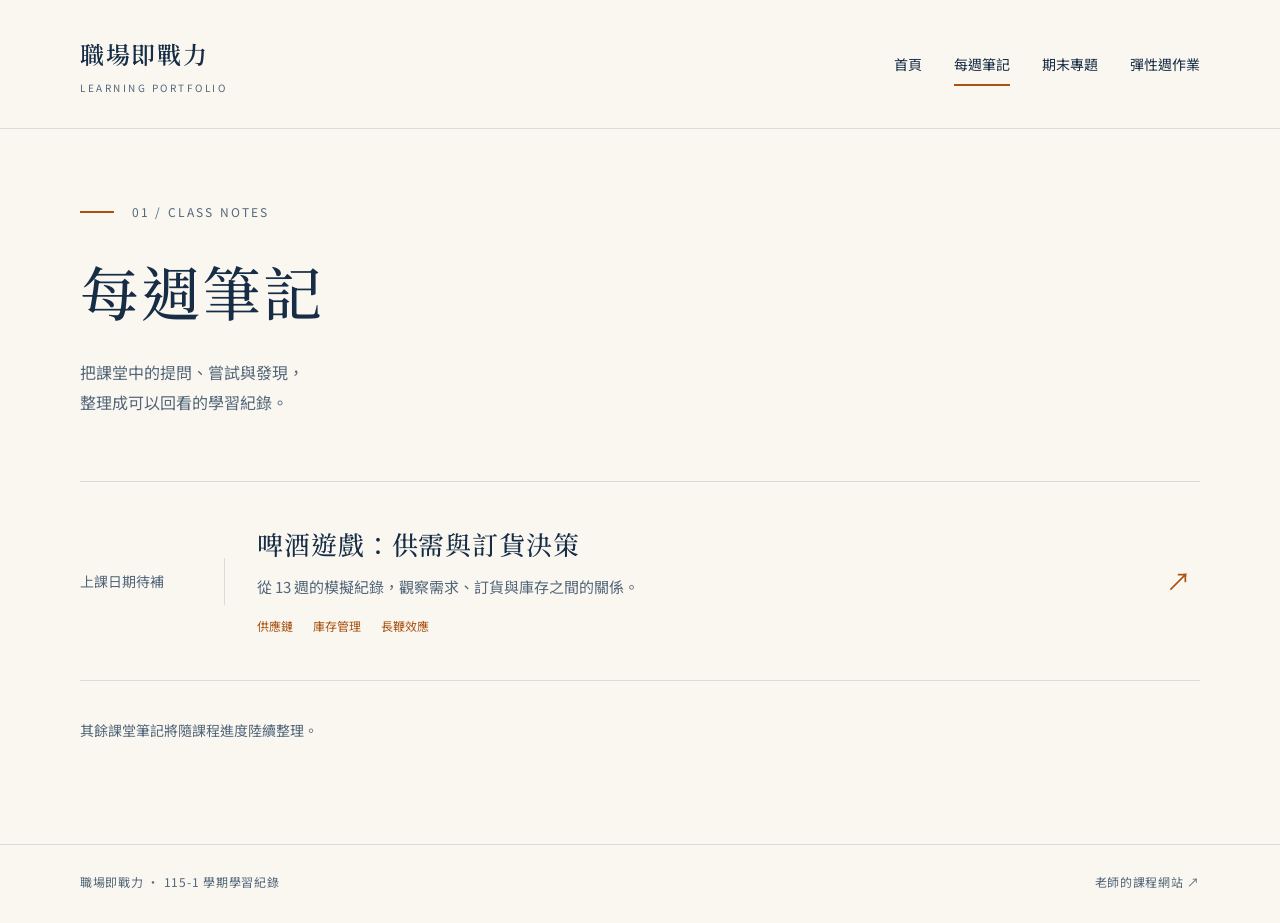
==== notes.html @ 481c5997 "Create Workplace Readiness learning portfolio" ====
<!doctype html>
<html lang="zh-Hant"><head><meta charset="utf-8"><meta name="viewport" content="width=device-width, initial-scale=1"><meta name="theme-color" content="#faf7f0"><meta name="description" content="職場即戰力課程的學習紀錄、每週筆記與學期成果。"><title>每週筆記｜職場即戰力</title><link rel="icon" href="assets/favicon.svg" type="image/svg+xml"><link rel="stylesheet" href="assets/styles.css"><script defer src="assets/site.js"></script></head>
<body><a class="skip" href="#main">跳至主要內容</a><header class="site-header"><div class="wrap header-inner"><a href="index.html" class="brand" aria-label="職場即戰力首頁">職場即戰力<small>LEARNING PORTFOLIO</small></a><button class="menu-button" aria-expanded="false" aria-controls="main-nav">選單</button><nav class="nav" id="main-nav" data-open="false" aria-label="主要導覽"><a href="index.html">首頁</a><a href="notes.html" aria-current="page">每週筆記</a><a href="project.html">期末專題</a><a href="exercise.html">彈性週作業</a></nav></div></header>
<main class="wrap" id="main">
<header class="page-intro"><div class="eyebrow">01 / CLASS NOTES</div><h1>每週筆記</h1><p>把課堂中的提問、嘗試與發現，<br>整理成可以回看的學習紀錄。</p></header>
<section aria-label="課堂筆記列表"><a class="note-row" href="notes/beer-game.html"><div class="note-date">上課日期待補</div><div><h2>啤酒遊戲：供需與訂貨決策</h2><p>從 13 週的模擬紀錄，觀察需求、訂貨與庫存之間的關係。</p><div class="tags"><span>供應鏈</span><span>庫存管理</span><span>長鞭效應</span></div></div><span class="arrow" aria-hidden="true">↗</span></a></section><p class="list-end">其餘課堂筆記將隨課程進度陸續整理。</p></main><footer class="site-footer"><div class="wrap footer-inner"><span>職場即戰力 · 115-1 學期學習紀錄</span><a href="https://irradiated-banjo-bc0.notion.site/115-1-375c98d8903b809bbe0dd273e1cf6a1d" target="_blank" rel="noopener noreferrer">老師的課程網站 ↗</a></div></footer></body></html>
---- assets/styles.css ----
@import url('https://fonts.googleapis.com/css2?family=Noto+Sans+TC:wght@400;500;600&family=Noto+Serif+TC:wght@400;500;600&display=swap');

:root{--paper:#faf7f0;--ink:#172d46;--muted:#53677b;--accent:#a95312;--line:#d9dcd9;--white:#fffdfa;--serif:'Noto Serif TC','Songti TC','PMingLiU',serif;--sans:'Noto Sans TC',system-ui,sans-serif}
*{box-sizing:border-box}html{scroll-behavior:smooth;scroll-padding-top:2rem}body{margin:0;background:var(--paper);color:var(--ink);font-family:var(--sans);font-size:16px;line-height:1.9;-webkit-font-smoothing:antialiased}a{color:inherit;text-decoration:none}button{font:inherit}a,button,summary{-webkit-tap-highlight-color:transparent}a:focus-visible,button:focus-visible,summary:focus-visible{outline:2px solid var(--accent);outline-offset:6px}::selection{background:#eedcc1;color:var(--ink)}.wrap{width:min(1120px,calc(100% - 112px));margin:auto}.skip{position:absolute;top:-100px;left:20px;background:var(--ink);color:white;padding:12px;z-index:9}.skip:focus{top:12px}.site-header{padding:31px 0;border-bottom:1px solid var(--line)}.header-inner{display:flex;align-items:center;justify-content:space-between;gap:32px}.brand{font-family:var(--serif);font-weight:600;font-size:24px;letter-spacing:.07em;white-space:nowrap}.brand small{font-family:var(--sans);display:block;font-size:10px;letter-spacing:.25em;color:var(--muted);font-weight:400;line-height:1.8;margin-top:2px}.nav{display:flex;gap:32px;align-items:center;font-size:14px}.nav a{padding:9px 0;position:relative;white-space:nowrap}.nav a[aria-current=page]::after{content:'';height:2px;background:var(--accent);position:absolute;left:0;right:0;bottom:0}.nav a:hover{color:var(--accent)}.menu-button{display:none;background:none;border:1px solid var(--line);padding:8px 13px;color:var(--ink);border-radius:2px}.eyebrow{font-size:12px;letter-spacing:.18em;text-transform:uppercase;color:var(--muted);display:flex;align-items:center;gap:18px}.eyebrow::before{content:'';width:34px;height:2px;background:var(--accent);display:block}h1,h2,h3{font-family:var(--serif);font-weight:500;line-height:1.55;letter-spacing:.035em;margin:0}h1{font-size:clamp(36px,4.6vw,62px)}h2{font-size:30px}h3{font-size:23px}p{margin:0 0 1.2em}.home-hero{padding:90px 0 78px;display:grid;grid-template-columns:1fr 170px;align-items:end;gap:60px}.home-hero h1{margin:23px 0 25px;line-height:1.6}.home-hero .lead{color:var(--muted);font-size:18px;margin:0;letter-spacing:.05em}.term-note{border-left:1px solid var(--line);padding-left:24px;margin-bottom:12px;color:var(--muted);font-size:14px}.term-note strong{display:block;font-family:var(--serif);font-size:28px;font-weight:400;color:var(--ink);line-height:1.5;margin-bottom:7px}.section-label{font-size:12px;letter-spacing:.22em;color:var(--muted);font-weight:400;margin-bottom:18px}.entry-list{border-top:1px solid var(--line)}.entry{display:grid;grid-template-columns:66px 1fr 34px;gap:30px;align-items:center;padding:32px 0;border-bottom:1px solid var(--line);transition:padding .2s}.entry:hover{padding-left:12px;padding-right:12px}.entry:hover h2{color:var(--accent)}.entry-no{font-size:14px;letter-spacing:.06em;color:var(--accent);align-self:start;padding-top:7px}.entry h2{font-size:28px;transition:color .2s}.entry p{font-size:14px;color:var(--muted);margin:5px 0 0}.arrow{font-size:25px;color:var(--accent);transition:transform .2s}.entry:hover .arrow{transform:translateX(5px)}.site-footer{margin-top:94px;padding:26px 0 30px;border-top:1px solid var(--line);color:var(--muted);font-size:12px;letter-spacing:.06em}.footer-inner{display:flex;justify-content:space-between;gap:20px}.footer-inner a:hover{color:var(--accent)}.page-intro{padding:72px 0 64px}.page-intro h1{margin:22px 0 20px}.page-intro p{color:var(--muted);max-width:560px;margin:0}.note-row{display:grid;grid-template-columns:145px 1fr 34px;gap:32px;padding:42px 0;border-top:1px solid var(--line);border-bottom:1px solid var(--line);align-items:center}.note-row:hover h2{color:var(--accent)}.note-date{font-size:14px;color:var(--muted);border-right:1px solid var(--line);padding:10px 24px 10px 0}.note-row h2{font-size:26px}.note-row p{font-size:15px;color:var(--muted);margin:8px 0 0}.tags{display:flex;flex-wrap:wrap;gap:8px 20px;margin-top:14px;color:var(--accent);font-size:12px}.list-end{margin:36px 0 100px;font-size:14px;color:var(--muted)}.breadcrumbs{padding:42px 0 0;font-size:13px;color:var(--muted);display:flex;gap:12px}.breadcrumbs a:hover{color:var(--accent)}.article-head{max-width:810px;padding:44px 0 60px}.article-meta{color:var(--muted);font-size:13px;letter-spacing:.06em;margin-bottom:22px}.article-head h1{font-size:clamp(38px,4.3vw,56px);margin-bottom:12px}.article-subtitle{font-family:var(--serif);font-size:27px;margin:0 0 20px;letter-spacing:.05em}.article-intro{color:var(--muted);max-width:620px;margin:25px 0 0}.article-layout{display:grid;grid-template-columns:175px minmax(0,1fr);gap:72px;align-items:start}.article-toc{position:sticky;top:35px;border-top:1px solid var(--line);padding-top:22px;font-size:14px}.article-toc .section-label{font-size:11px;margin-bottom:16px}.article-toc a{display:block;padding:7px 0;color:var(--muted)}.article-toc a:hover{color:var(--accent)}.article-content{min-width:0}.article-section{padding:0 0 64px;margin-bottom:16px}.article-section h2{font-size:28px;margin:0 0 26px;padding-top:19px;position:relative}.article-section h2:before{content:'';position:absolute;top:0;left:0;width:28px;height:2px;background:var(--accent)}.article-section p{line-height:2.05}.muted{color:var(--muted)}.source-note{font-size:13px;color:var(--muted);line-height:1.9;margin:16px 0!important}.flow{margin:32px 0;padding:24px 10px;border-block:1px solid var(--line);display:flex;justify-content:space-between;align-items:center;gap:8px;font-size:14px}.flow i{font-style:normal;color:var(--accent)}.concepts{margin:0}.concepts div{margin-bottom:26px}.concepts dt{font-weight:500;font-size:17px;margin-bottom:5px}.concepts dd{margin:0;color:var(--muted);line-height:2}.chart-panel{background:var(--white);border:1px solid var(--line);border-radius:3px;padding:25px;margin:30px 0 22px}.chart-toolbar{display:flex;justify-content:space-between;align-items:center;gap:15px;margin-bottom:18px}.chart-toolbar h3{font-family:var(--sans);font-size:16px;font-weight:500;letter-spacing:0}.chart-switch{display:flex;gap:4px}.chart-switch button{font-size:13px;padding:5px 11px;border:1px solid transparent;background:none;color:var(--muted);cursor:pointer;border-radius:2px}.chart-switch button[aria-pressed=true]{background:var(--ink);color:var(--paper)}.legend{display:flex;gap:20px;flex-wrap:wrap;font-size:12px;color:var(--muted);margin:10px 0}.legend span{display:flex;align-items:center;gap:8px}.legend b{display:inline-block;width:20px;height:2px;background:var(--ink)}.legend .amber{background:var(--accent)}.chart{display:block;width:100%;height:auto;overflow:visible}.chart text{font:12px var(--sans);fill:var(--muted)}.chart .grid{stroke:#e7e8e3;stroke-width:1}.chart .zero{stroke:#aeb7bf;stroke-dasharray:4 5}.chart .line{fill:none;stroke-width:2.5;stroke-linejoin:round;stroke-linecap:round}.chart-desc{font-size:13px;color:var(--muted);margin:14px 0 0!important}.observations{padding-left:22px}.observations li{padding-left:4px;margin-bottom:16px}.observations strong{font-weight:500}.data-details{border-block:1px solid var(--line);margin:25px 0}.data-details summary{padding:15px 0;font-size:14px;color:var(--muted);cursor:pointer}.table-scroll{overflow:auto;max-width:100%;margin-bottom:20px;overscroll-behavior-x:contain}table{border-collapse:collapse;min-width:490px;width:100%;font-size:14px;text-align:right;font-variant-numeric:tabular-nums}caption{text-align:left;font-size:13px;color:var(--muted);padding:10px 0}th,td{padding:10px 14px;border-bottom:1px solid var(--line)}th{font-weight:500}th:first-child,td:first-child{text-align:left}.negative{color:var(--accent)}.reflection{border-left:2px solid #cd975f;padding:4px 0 4px 24px;margin:30px 0}.reflection p{margin:0 0 12px}.reflection p:last-child{margin:0}.status-label{font-size:12px;letter-spacing:.06em;color:var(--accent);display:inline-block;background:#f2e6d7;padding:3px 10px}.sources{font-size:14px;padding-left:21px}.sources li{margin:12px 0}.sources a{text-decoration:underline;text-decoration-color:#adbbbe;text-underline-offset:5px}.sources a:hover{color:var(--accent)}.back-link{display:inline-flex;gap:14px;align-items:center;font-size:14px;color:var(--accent);margin:10px 0 30px}.empty-page{max-width:780px;margin-bottom:60px}.empty-body{padding:40px 0 70px;border-top:1px solid var(--line);max-width:780px}.empty-body h2{margin:23px 0 22px;font-size:28px}.empty-body p{color:var(--muted);max-width:610px}.outline{margin-top:44px;border-top:1px solid var(--line)}.outline-item{display:flex;gap:25px;padding:21px 0;border-bottom:1px solid var(--line)}.outline-item span{color:var(--accent);font-size:13px}.outline-item h3{font-size:19px}.outline-item p{font-size:14px;margin:5px 0 0}.no-script{font-size:14px;color:var(--muted)}[hidden]{display:none!important}
@media(min-width:1450px){.home-hero{padding-top:115px;padding-bottom:95px}.entry{padding-block:38px}}
@media(max-width:900px){.wrap{width:calc(100% - 64px)}.nav{gap:20px}.brand{font-size:21px}.home-hero{gap:28px;grid-template-columns:1fr 145px}.article-layout{gap:36px;grid-template-columns:140px minmax(0,1fr)}.chart-toolbar{flex-wrap:wrap}.article-head{padding-bottom:45px}}
@media(max-width:680px){.wrap{width:calc(100% - 44px)}.site-header{padding:22px 0}.header-inner{flex-wrap:wrap;gap:18px}.brand{font-size:22px}.menu-button{display:block}.nav{width:100%;gap:12px 26px;flex-wrap:wrap;padding:10px 0 2px;display:flex}.js .nav[data-open=false]{display:none}.nav a{font-size:14px}.home-hero{display:block;padding:62px 0 56px}.home-hero h1{font-size:37px;line-height:1.75;margin:24px 0}.home-hero .lead{font-size:15px}.term-note{display:none}.entry{grid-template-columns:30px 1fr 24px;gap:16px;padding:29px 0}.entry h2{font-size:25px}.entry p{font-size:13px;max-width:240px}.entry-no{font-size:12px}.entry:hover{padding-inline:0}.site-footer{margin-top:68px;font-size:11px}.footer-inner{flex-direction:column;gap:8px}.page-intro{padding:52px 0 45px}.page-intro h1{font-size:36px}.page-intro p{font-size:15px}.note-row{grid-template-columns:1fr 25px;gap:14px;padding:30px 0}.note-date{grid-column:1/-1;border:0;padding:0;font-size:12px}.note-row h2{font-size:23px}.note-row p{font-size:14px}.list-end{font-size:13px;margin-bottom:70px}.breadcrumbs{padding-top:28px}.article-head{padding:35px 0 42px}.article-head h1{font-size:38px}.article-subtitle{font-size:24px}.article-intro{font-size:15px}.article-layout{display:block}.article-toc{position:static;display:flex;flex-wrap:wrap;gap:5px 20px;padding:15px 0;margin-bottom:40px;border-bottom:1px solid var(--line)}.article-toc .section-label{display:none}.article-toc a{font-size:13px;padding:3px 0}.article-section{padding-bottom:42px}.article-section h2{font-size:26px}.flow{font-size:12px;padding:20px 0;gap:4px}.chart-panel{padding:17px 12px}.chart-toolbar h3{font-size:15px}.chart-switch button{font-size:12px;padding:5px 9px}.chart text{font-size:13px}.empty-body{padding-top:30px}.empty-body h2{font-size:25px}.outline-item{gap:18px}}
@media(prefers-reduced-motion:reduce){html{scroll-behavior:auto}*{transition:none!important}}
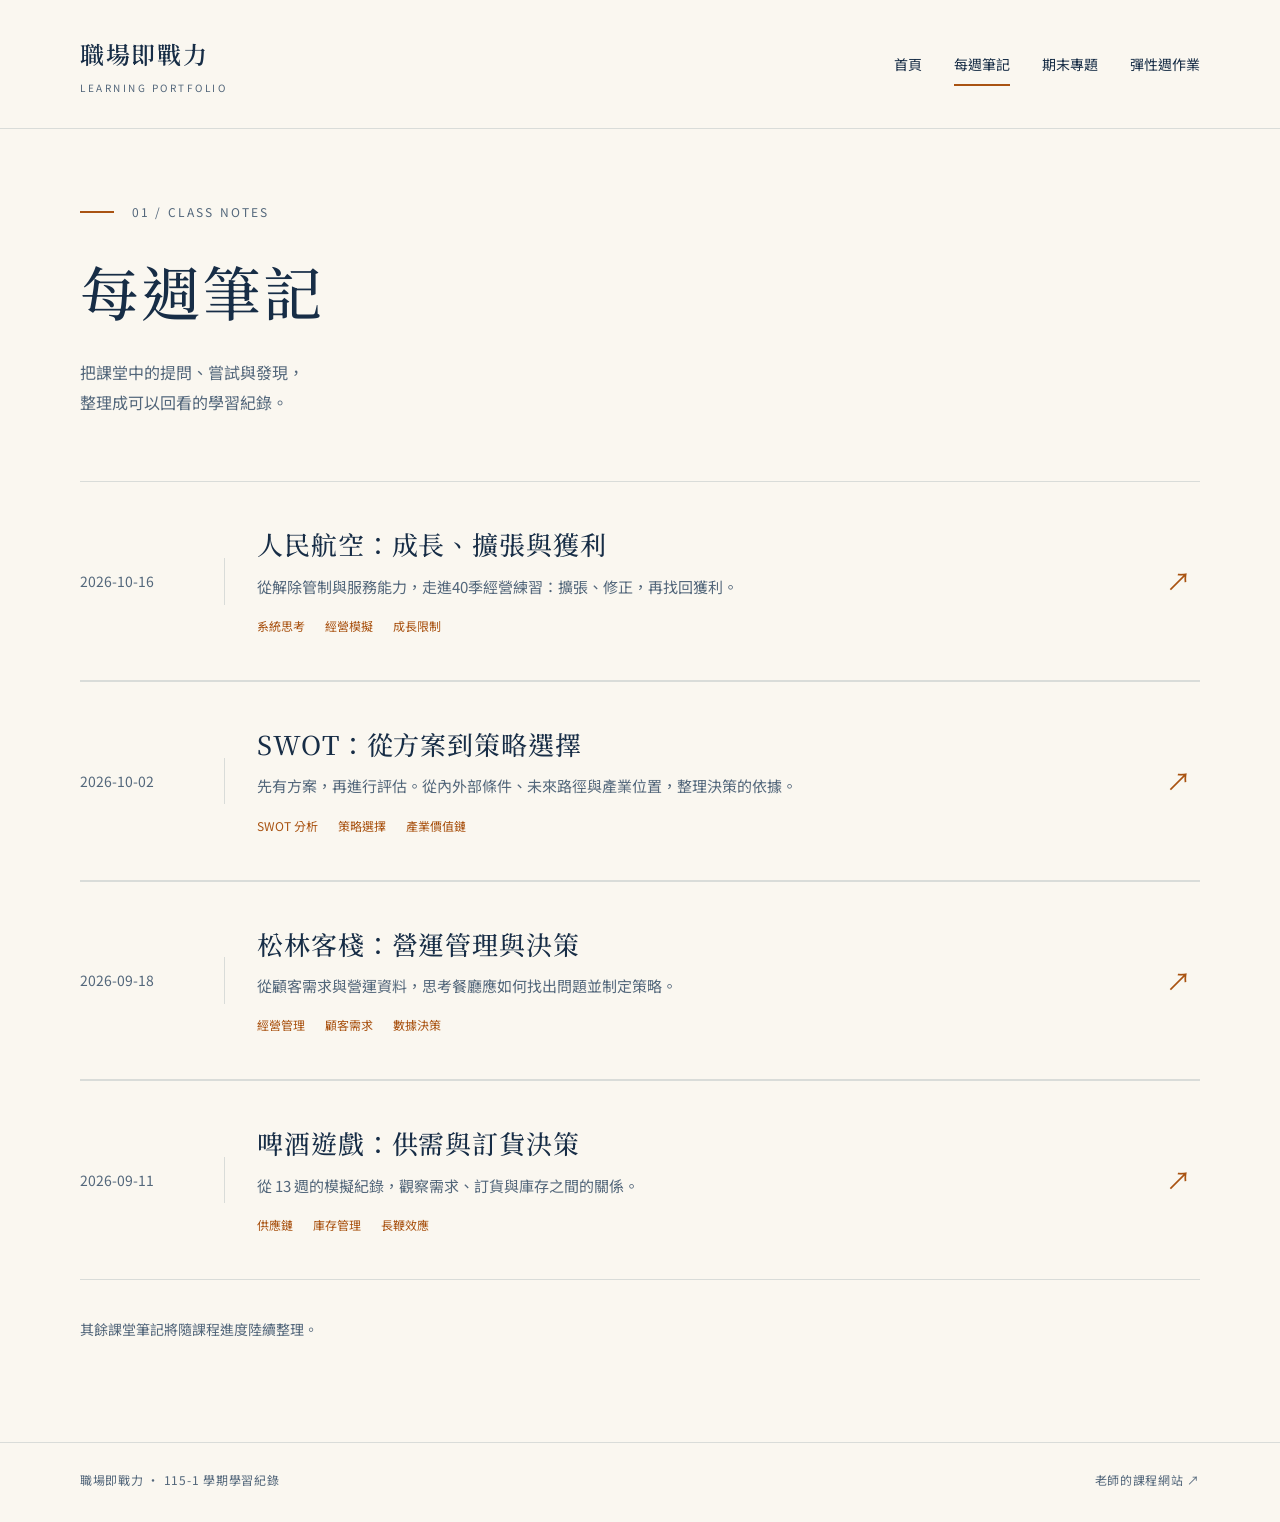
==== commit 84941869: "Add Pine Inn, SWOT and People Express notes; show student info on home - New weekly notes: Pine Inn " ====
--- a/notes.html
+++ b/notes.html
@@ -3,4 +3,9 @@
 <body><a class="skip" href="#main">跳至主要內容</a><header class="site-header"><div class="wrap header-inner"><a href="index.html" class="brand" aria-label="職場即戰力首頁">職場即戰力<small>LEARNING PORTFOLIO</small></a><button class="menu-button" aria-expanded="false" aria-controls="main-nav">選單</button><nav class="nav" id="main-nav" data-open="false" aria-label="主要導覽"><a href="index.html">首頁</a><a href="notes.html" aria-current="page">每週筆記</a><a href="project.html">期末專題</a><a href="exercise.html">彈性週作業</a></nav></div></header>
 <main class="wrap" id="main">
 <header class="page-intro"><div class="eyebrow">01 / CLASS NOTES</div><h1>每週筆記</h1><p>把課堂中的提問、嘗試與發現，<br>整理成可以回看的學習紀錄。</p></header>
-<section aria-label="課堂筆記列表"><a class="note-row" href="notes/beer-game.html"><div class="note-date">上課日期待補</div><div><h2>啤酒遊戲：供需與訂貨決策</h2><p>從 13 週的模擬紀錄，觀察需求、訂貨與庫存之間的關係。</p><div class="tags"><span>供應鏈</span><span>庫存管理</span><span>長鞭效應</span></div></div><span class="arrow" aria-hidden="true">↗</span></a></section><p class="list-end">其餘課堂筆記將隨課程進度陸續整理。</p></main><footer class="site-footer"><div class="wrap footer-inner"><span>職場即戰力 · 115-1 學期學習紀錄</span><a href="https://irradiated-banjo-bc0.notion.site/115-1-375c98d8903b809bbe0dd273e1cf6a1d" target="_blank" rel="noopener noreferrer">老師的課程網站 ↗</a></div></footer></body></html>+<section aria-label="課堂筆記列表">
+<a class="note-row" href="notes/people-express.html"><div class="note-date">2026-10-16</div><div><h2>人民航空：成長、擴張與獲利</h2><p>從解除管制與服務能力，走進40季經營練習：擴張、修正，再找回獲利。</p><div class="tags"><span>系統思考</span><span>經營模擬</span><span>成長限制</span></div></div><span class="arrow" aria-hidden="true">↗</span></a>
+<a class="note-row" href="notes/swot.html"><div class="note-date">2026-10-02</div><div><h2>SWOT：從方案到策略選擇</h2><p>先有方案，再進行評估。從內外部條件、未來路徑與產業位置，整理決策的依據。</p><div class="tags"><span>SWOT 分析</span><span>策略選擇</span><span>產業價值鏈</span></div></div><span class="arrow" aria-hidden="true">↗</span></a>
+<a class="note-row" href="notes/pine-inn.html"><div class="note-date">2026-09-18</div><div><h2>松林客棧：營運管理與決策</h2><p>從顧客需求與營運資料，思考餐廳應如何找出問題並制定策略。</p><div class="tags"><span>經營管理</span><span>顧客需求</span><span>數據決策</span></div></div><span class="arrow" aria-hidden="true">↗</span></a>
+<a class="note-row" href="notes/beer-game.html"><div class="note-date">2026-09-11</div><div><h2>啤酒遊戲：供需與訂貨決策</h2><p>從 13 週的模擬紀錄，觀察需求、訂貨與庫存之間的關係。</p><div class="tags"><span>供應鏈</span><span>庫存管理</span><span>長鞭效應</span></div></div><span class="arrow" aria-hidden="true">↗</span></a>
+</section><p class="list-end">其餘課堂筆記將隨課程進度陸續整理。</p></main><footer class="site-footer"><div class="wrap footer-inner"><span>職場即戰力 · 115-1 學期學習紀錄</span><a href="https://irradiated-banjo-bc0.notion.site/115-1-375c98d8903b809bbe0dd273e1cf6a1d" target="_blank" rel="noopener noreferrer">老師的課程網站 ↗</a></div></footer></body></html>
--- a/assets/styles.css
+++ b/assets/styles.css
@@ -2,7 +2,107 @@
 
 :root{--paper:#faf7f0;--ink:#172d46;--muted:#53677b;--accent:#a95312;--line:#d9dcd9;--white:#fffdfa;--serif:'Noto Serif TC','Songti TC','PMingLiU',serif;--sans:'Noto Sans TC',system-ui,sans-serif}
 *{box-sizing:border-box}html{scroll-behavior:smooth;scroll-padding-top:2rem}body{margin:0;background:var(--paper);color:var(--ink);font-family:var(--sans);font-size:16px;line-height:1.9;-webkit-font-smoothing:antialiased}a{color:inherit;text-decoration:none}button{font:inherit}a,button,summary{-webkit-tap-highlight-color:transparent}a:focus-visible,button:focus-visible,summary:focus-visible{outline:2px solid var(--accent);outline-offset:6px}::selection{background:#eedcc1;color:var(--ink)}.wrap{width:min(1120px,calc(100% - 112px));margin:auto}.skip{position:absolute;top:-100px;left:20px;background:var(--ink);color:white;padding:12px;z-index:9}.skip:focus{top:12px}.site-header{padding:31px 0;border-bottom:1px solid var(--line)}.header-inner{display:flex;align-items:center;justify-content:space-between;gap:32px}.brand{font-family:var(--serif);font-weight:600;font-size:24px;letter-spacing:.07em;white-space:nowrap}.brand small{font-family:var(--sans);display:block;font-size:10px;letter-spacing:.25em;color:var(--muted);font-weight:400;line-height:1.8;margin-top:2px}.nav{display:flex;gap:32px;align-items:center;font-size:14px}.nav a{padding:9px 0;position:relative;white-space:nowrap}.nav a[aria-current=page]::after{content:'';height:2px;background:var(--accent);position:absolute;left:0;right:0;bottom:0}.nav a:hover{color:var(--accent)}.menu-button{display:none;background:none;border:1px solid var(--line);padding:8px 13px;color:var(--ink);border-radius:2px}.eyebrow{font-size:12px;letter-spacing:.18em;text-transform:uppercase;color:var(--muted);display:flex;align-items:center;gap:18px}.eyebrow::before{content:'';width:34px;height:2px;background:var(--accent);display:block}h1,h2,h3{font-family:var(--serif);font-weight:500;line-height:1.55;letter-spacing:.035em;margin:0}h1{font-size:clamp(36px,4.6vw,62px)}h2{font-size:30px}h3{font-size:23px}p{margin:0 0 1.2em}.home-hero{padding:90px 0 78px;display:grid;grid-template-columns:1fr 170px;align-items:end;gap:60px}.home-hero h1{margin:23px 0 25px;line-height:1.6}.home-hero .lead{color:var(--muted);font-size:18px;margin:0;letter-spacing:.05em}.term-note{border-left:1px solid var(--line);padding-left:24px;margin-bottom:12px;color:var(--muted);font-size:14px}.term-note strong{display:block;font-family:var(--serif);font-size:28px;font-weight:400;color:var(--ink);line-height:1.5;margin-bottom:7px}.section-label{font-size:12px;letter-spacing:.22em;color:var(--muted);font-weight:400;margin-bottom:18px}.entry-list{border-top:1px solid var(--line)}.entry{display:grid;grid-template-columns:66px 1fr 34px;gap:30px;align-items:center;padding:32px 0;border-bottom:1px solid var(--line);transition:padding .2s}.entry:hover{padding-left:12px;padding-right:12px}.entry:hover h2{color:var(--accent)}.entry-no{font-size:14px;letter-spacing:.06em;color:var(--accent);align-self:start;padding-top:7px}.entry h2{font-size:28px;transition:color .2s}.entry p{font-size:14px;color:var(--muted);margin:5px 0 0}.arrow{font-size:25px;color:var(--accent);transition:transform .2s}.entry:hover .arrow{transform:translateX(5px)}.site-footer{margin-top:94px;padding:26px 0 30px;border-top:1px solid var(--line);color:var(--muted);font-size:12px;letter-spacing:.06em}.footer-inner{display:flex;justify-content:space-between;gap:20px}.footer-inner a:hover{color:var(--accent)}.page-intro{padding:72px 0 64px}.page-intro h1{margin:22px 0 20px}.page-intro p{color:var(--muted);max-width:560px;margin:0}.note-row{display:grid;grid-template-columns:145px 1fr 34px;gap:32px;padding:42px 0;border-top:1px solid var(--line);border-bottom:1px solid var(--line);align-items:center}.note-row:hover h2{color:var(--accent)}.note-date{font-size:14px;color:var(--muted);border-right:1px solid var(--line);padding:10px 24px 10px 0}.note-row h2{font-size:26px}.note-row p{font-size:15px;color:var(--muted);margin:8px 0 0}.tags{display:flex;flex-wrap:wrap;gap:8px 20px;margin-top:14px;color:var(--accent);font-size:12px}.list-end{margin:36px 0 100px;font-size:14px;color:var(--muted)}.breadcrumbs{padding:42px 0 0;font-size:13px;color:var(--muted);display:flex;gap:12px}.breadcrumbs a:hover{color:var(--accent)}.article-head{max-width:810px;padding:44px 0 60px}.article-meta{color:var(--muted);font-size:13px;letter-spacing:.06em;margin-bottom:22px}.article-head h1{font-size:clamp(38px,4.3vw,56px);margin-bottom:12px}.article-subtitle{font-family:var(--serif);font-size:27px;margin:0 0 20px;letter-spacing:.05em}.article-intro{color:var(--muted);max-width:620px;margin:25px 0 0}.article-layout{display:grid;grid-template-columns:175px minmax(0,1fr);gap:72px;align-items:start}.article-toc{position:sticky;top:35px;border-top:1px solid var(--line);padding-top:22px;font-size:14px}.article-toc .section-label{font-size:11px;margin-bottom:16px}.article-toc a{display:block;padding:7px 0;color:var(--muted)}.article-toc a:hover{color:var(--accent)}.article-content{min-width:0}.article-section{padding:0 0 64px;margin-bottom:16px}.article-section h2{font-size:28px;margin:0 0 26px;padding-top:19px;position:relative}.article-section h2:before{content:'';position:absolute;top:0;left:0;width:28px;height:2px;background:var(--accent)}.article-section p{line-height:2.05}.muted{color:var(--muted)}.source-note{font-size:13px;color:var(--muted);line-height:1.9;margin:16px 0!important}.flow{margin:32px 0;padding:24px 10px;border-block:1px solid var(--line);display:flex;justify-content:space-between;align-items:center;gap:8px;font-size:14px}.flow i{font-style:normal;color:var(--accent)}.concepts{margin:0}.concepts div{margin-bottom:26px}.concepts dt{font-weight:500;font-size:17px;margin-bottom:5px}.concepts dd{margin:0;color:var(--muted);line-height:2}.chart-panel{background:var(--white);border:1px solid var(--line);border-radius:3px;padding:25px;margin:30px 0 22px}.chart-toolbar{display:flex;justify-content:space-between;align-items:center;gap:15px;margin-bottom:18px}.chart-toolbar h3{font-family:var(--sans);font-size:16px;font-weight:500;letter-spacing:0}.chart-switch{display:flex;gap:4px}.chart-switch button{font-size:13px;padding:5px 11px;border:1px solid transparent;background:none;color:var(--muted);cursor:pointer;border-radius:2px}.chart-switch button[aria-pressed=true]{background:var(--ink);color:var(--paper)}.legend{display:flex;gap:20px;flex-wrap:wrap;font-size:12px;color:var(--muted);margin:10px 0}.legend span{display:flex;align-items:center;gap:8px}.legend b{display:inline-block;width:20px;height:2px;background:var(--ink)}.legend .amber{background:var(--accent)}.chart{display:block;width:100%;height:auto;overflow:visible}.chart text{font:12px var(--sans);fill:var(--muted)}.chart .grid{stroke:#e7e8e3;stroke-width:1}.chart .zero{stroke:#aeb7bf;stroke-dasharray:4 5}.chart .line{fill:none;stroke-width:2.5;stroke-linejoin:round;stroke-linecap:round}.chart-desc{font-size:13px;color:var(--muted);margin:14px 0 0!important}.observations{padding-left:22px}.observations li{padding-left:4px;margin-bottom:16px}.observations strong{font-weight:500}.data-details{border-block:1px solid var(--line);margin:25px 0}.data-details summary{padding:15px 0;font-size:14px;color:var(--muted);cursor:pointer}.table-scroll{overflow:auto;max-width:100%;margin-bottom:20px;overscroll-behavior-x:contain}table{border-collapse:collapse;min-width:490px;width:100%;font-size:14px;text-align:right;font-variant-numeric:tabular-nums}caption{text-align:left;font-size:13px;color:var(--muted);padding:10px 0}th,td{padding:10px 14px;border-bottom:1px solid var(--line)}th{font-weight:500}th:first-child,td:first-child{text-align:left}.negative{color:var(--accent)}.reflection{border-left:2px solid #cd975f;padding:4px 0 4px 24px;margin:30px 0}.reflection p{margin:0 0 12px}.reflection p:last-child{margin:0}.status-label{font-size:12px;letter-spacing:.06em;color:var(--accent);display:inline-block;background:#f2e6d7;padding:3px 10px}.sources{font-size:14px;padding-left:21px}.sources li{margin:12px 0}.sources a{text-decoration:underline;text-decoration-color:#adbbbe;text-underline-offset:5px}.sources a:hover{color:var(--accent)}.back-link{display:inline-flex;gap:14px;align-items:center;font-size:14px;color:var(--accent);margin:10px 0 30px}.empty-page{max-width:780px;margin-bottom:60px}.empty-body{padding:40px 0 70px;border-top:1px solid var(--line);max-width:780px}.empty-body h2{margin:23px 0 22px;font-size:28px}.empty-body p{color:var(--muted);max-width:610px}.outline{margin-top:44px;border-top:1px solid var(--line)}.outline-item{display:flex;gap:25px;padding:21px 0;border-bottom:1px solid var(--line)}.outline-item span{color:var(--accent);font-size:13px}.outline-item h3{font-size:19px}.outline-item p{font-size:14px;margin:5px 0 0}.no-script{font-size:14px;color:var(--muted)}[hidden]{display:none!important}
+.class-photo{width:80%;margin:34px auto 0}.class-photo img{display:block;width:100%;height:auto;border:1px solid var(--line);border-radius:3px}.class-photo figcaption{margin-top:12px;color:var(--muted);font-size:13px}
 @media(min-width:1450px){.home-hero{padding-top:115px;padding-bottom:95px}.entry{padding-block:38px}}
 @media(max-width:900px){.wrap{width:calc(100% - 64px)}.nav{gap:20px}.brand{font-size:21px}.home-hero{gap:28px;grid-template-columns:1fr 145px}.article-layout{gap:36px;grid-template-columns:140px minmax(0,1fr)}.chart-toolbar{flex-wrap:wrap}.article-head{padding-bottom:45px}}
 @media(max-width:680px){.wrap{width:calc(100% - 44px)}.site-header{padding:22px 0}.header-inner{flex-wrap:wrap;gap:18px}.brand{font-size:22px}.menu-button{display:block}.nav{width:100%;gap:12px 26px;flex-wrap:wrap;padding:10px 0 2px;display:flex}.js .nav[data-open=false]{display:none}.nav a{font-size:14px}.home-hero{display:block;padding:62px 0 56px}.home-hero h1{font-size:37px;line-height:1.75;margin:24px 0}.home-hero .lead{font-size:15px}.term-note{display:none}.entry{grid-template-columns:30px 1fr 24px;gap:16px;padding:29px 0}.entry h2{font-size:25px}.entry p{font-size:13px;max-width:240px}.entry-no{font-size:12px}.entry:hover{padding-inline:0}.site-footer{margin-top:68px;font-size:11px}.footer-inner{flex-direction:column;gap:8px}.page-intro{padding:52px 0 45px}.page-intro h1{font-size:36px}.page-intro p{font-size:15px}.note-row{grid-template-columns:1fr 25px;gap:14px;padding:30px 0}.note-date{grid-column:1/-1;border:0;padding:0;font-size:12px}.note-row h2{font-size:23px}.note-row p{font-size:14px}.list-end{font-size:13px;margin-bottom:70px}.breadcrumbs{padding-top:28px}.article-head{padding:35px 0 42px}.article-head h1{font-size:38px}.article-subtitle{font-size:24px}.article-intro{font-size:15px}.article-layout{display:block}.article-toc{position:static;display:flex;flex-wrap:wrap;gap:5px 20px;padding:15px 0;margin-bottom:40px;border-bottom:1px solid var(--line)}.article-toc .section-label{display:none}.article-toc a{font-size:13px;padding:3px 0}.article-section{padding-bottom:42px}.article-section h2{font-size:26px}.flow{font-size:12px;padding:20px 0;gap:4px}.chart-panel{padding:17px 12px}.chart-toolbar h3{font-size:15px}.chart-switch button{font-size:12px;padding:5px 9px}.chart text{font-size:13px}.empty-body{padding-top:30px}.empty-body h2{font-size:25px}.outline-item{gap:18px}}
 @media(prefers-reduced-motion:reduce){html{scroll-behavior:auto}*{transition:none!important}}
+.proposal-group{margin-top:34px}.proposal-group+.proposal-group{margin-top:54px}.proposal-group h3{font-size:23px}.proposal-list{margin:18px 0 0;padding-left:30px}.proposal-list li{padding-left:8px;margin-bottom:20px}.proposal-list strong{display:block;font-weight:600;line-height:1.7}.proposal-detail{margin-top:3px;color:var(--muted);line-height:1.9}
+.lesson-block{margin-top:34px}.lesson-block+.lesson-block{margin-top:42px}.lesson-block h3{font-size:22px;margin-bottom:16px}.lesson-list{margin:0;padding-left:28px}.lesson-list li{padding-left:6px;margin-bottom:13px;line-height:1.9}.lesson-list strong{font-weight:600}.formula-list{border-top:1px solid var(--line)}.formula-list>div{padding:15px 0;border-bottom:1px solid var(--line)}.formula-list code{font-family:ui-monospace,SFMono-Regular,Menlo,Monaco,Consolas,monospace;color:var(--ink);font-size:14px}.formula-equation{font-weight:600;margin-bottom:5px}.formula-meaning{color:var(--muted);line-height:1.8}.formula-list small{display:block;margin-top:2px;font-size:13px}
+@media(max-width:680px){.proposal-group+.proposal-group{margin-top:46px}.proposal-group h3{font-size:21px}.proposal-list{padding-left:25px}.proposal-list li{padding-left:4px;margin-bottom:18px}}
+@media(max-width:680px){.lesson-block+.lesson-block{margin-top:36px}.lesson-block h3{font-size:20px}.formula-list>div{padding:13px 0}.lesson-list{padding-left:24px}}
+
+/* October 2 note: responsive reconstructions of the classroom diagrams. */
+.swot-head{max-width:100%}
+.swot-head h1,.swot-note h2{text-wrap:balance}
+.swot-note .swot-kicker{display:block;font:12px var(--sans);letter-spacing:.1em;color:var(--accent);margin:0 0 14px;line-height:1.8}
+.swot-key{margin:0 0 28px;padding:24px 28px;border-left:3px solid var(--accent);background:#f2ebdf}
+.swot-key p:last-child{font-family:var(--serif);font-size:26px;line-height:1.7;margin:0}
+.swot-figure{margin:30px 0}
+.swot-figure figcaption{margin:14px 0 0;font-size:13px;line-height:1.8;color:var(--muted)}
+.swot-grid{display:grid;grid-template-columns:repeat(2,minmax(0,1fr));border-top:1px solid var(--line);border-left:1px solid var(--line)}
+.swot-cell{display:flex;gap:17px;padding:25px 22px;background:var(--white);border-right:1px solid var(--line);border-bottom:1px solid var(--line)}
+.swot-cell:nth-child(n+3){background:#f0f2ec}
+.swot-letter{font-family:var(--serif);font-size:40px;line-height:1.2;color:var(--accent);flex-shrink:0}
+.swot-cell>div{min-width:0}
+.swot-cell .swot-category{font-size:11px;letter-spacing:.06em;color:var(--muted);margin:0 0 7px;line-height:1.7}
+.swot-cell h3{font-size:23px;margin-bottom:12px}
+.swot-cell h3 span{display:block;font:12px var(--sans);letter-spacing:.02em;margin-top:5px;color:var(--muted)}
+.swot-cell p{font-size:14px;line-height:1.85;margin-bottom:12px}
+.swot-cell .swot-prompt{font-size:12px;line-height:1.85;color:var(--muted);margin:0;padding-top:10px;border-top:1px solid var(--line)}
+.swot-fit{margin-top:36px;padding:22px 0;border-block:1px solid var(--line)}
+.swot-fit h3{font-size:22px;margin-bottom:12px}
+.swot-fit p:last-child{margin-bottom:0}
+.swot-pathways{background:var(--white);border:1px solid var(--line);padding:25px 28px}
+.swot-diagram-heading{display:flex;flex-wrap:wrap;justify-content:space-between;gap:5px 20px;font-size:12px;letter-spacing:.06em;color:var(--muted);padding-bottom:16px;border-bottom:1px solid var(--line)}
+.swot-diagram-heading span:first-child{color:var(--accent);letter-spacing:.13em}
+.swot-path-chart{display:block;width:100%;max-width:640px;height:auto;margin:14px auto 0}
+.swot-path-chart text{font:23px var(--sans);fill:var(--muted)}
+.swot-path-chart .swot-path-a{fill:var(--ink)}
+.swot-path-chart .swot-path-b{fill:var(--accent)}
+.swot-path-chart .swot-path-c{fill:#55715f}
+.swot-axis{fill:none;stroke:#8b9aa3;stroke-width:1.5}
+.swot-guide{stroke:var(--line);stroke-dasharray:4 7}
+.swot-route{fill:none;stroke-width:3;stroke-linecap:round}
+.swot-route-a{stroke:var(--ink)}
+.swot-route-b{stroke:var(--accent);stroke-dasharray:9 6}
+.swot-route-c{stroke:#55715f;stroke-dasharray:2 7}
+.swot-origin,.swot-dot-a{fill:var(--ink)}
+.swot-dot-b{fill:var(--accent)}
+.swot-dot-c{fill:#55715f}
+.swot-pathways figcaption{padding-top:16px;border-top:1px solid var(--line)}
+.swot-subheading{font-size:21px;margin-top:32px}
+.swot-steps{list-style:none;padding:0;margin:22px 0 0;display:grid;grid-template-columns:repeat(4,minmax(0,1fr));border-block:1px solid var(--line)}
+.swot-steps li{padding:20px 12px;border-right:1px solid var(--line)}
+.swot-steps li:first-child{padding-left:0}
+.swot-steps li:last-child{border:0}
+.swot-steps span{display:block;font-size:12px;color:var(--accent);letter-spacing:.1em;margin-bottom:6px}
+.swot-steps strong{font-weight:500;font-size:15px;display:block}
+.swot-steps p{font-size:12px;color:var(--muted);margin:5px 0 0}
+.swot-supplement{margin-top:28px;border-block:1px solid var(--line);font-size:14px}
+.swot-supplement summary{padding:17px 0;cursor:pointer;color:var(--accent);font-size:14px}
+.swot-supplement[open] summary{margin-bottom:10px}
+.swot-supplement dl{margin:0 0 20px}
+.swot-supplement dl>div{display:grid;grid-template-columns:95px 1fr;gap:14px;margin-bottom:13px}
+.swot-supplement dt{font-weight:500}
+.swot-supplement dd{margin:0;color:var(--muted)}
+.swot-chain-direction{display:flex;align-items:center;gap:12px;color:var(--muted);font-size:12px;margin-bottom:15px}
+.swot-chain-direction span:nth-child(2){flex:1;border-bottom:1px solid var(--line);line-height:0;text-align:right;color:var(--accent)}
+.swot-chain{list-style:none;padding:0;margin:0;display:grid;grid-template-columns:repeat(4,minmax(0,1fr));gap:24px}
+.swot-chain li{position:relative;border:1px solid var(--line);background:var(--white);text-align:center;padding:22px 8px}
+.swot-chain li:not(:last-child)::after{content:'→';position:absolute;right:-21px;top:50%;transform:translateY(-50%);font-size:16px;color:var(--accent)}
+.swot-chain span{display:block;color:var(--accent);font-size:12px;letter-spacing:.12em;margin-bottom:7px}
+.swot-chain strong{font-family:var(--serif);font-weight:500;font-size:19px}
+.swot-question{padding:25px 28px;background:#f2ebdf;margin-top:32px}
+.swot-question h3{font-size:22px;margin-bottom:13px}
+.swot-question p:last-child{font-size:15px;margin:0}
+@media(min-width:681px) and (max-width:1000px){
+  .swot-cell{display:block;padding:20px 17px}
+  .swot-letter{display:block;font-size:31px;margin-bottom:10px}
+  .swot-chain{gap:19px}.swot-chain li{padding-inline:4px}.swot-chain strong{font-size:16px}.swot-chain li:not(:last-child)::after{right:-18px}
+  .swot-steps{grid-template-columns:repeat(2,minmax(0,1fr))}.swot-steps li{padding:16px!important}.swot-steps li:nth-child(2){border-right:0}.swot-steps li:nth-child(-n+2){border-bottom:1px solid var(--line)}
+}
+@media(max-width:680px){
+  .swot-head h1{font-size:33px;line-height:1.6}
+  .swot-key{padding:21px 22px}.swot-key p:last-child{font-size:24px}
+  .swot-cell{display:block;padding:18px 15px}.swot-letter{display:block;font-size:31px;margin-bottom:10px}.swot-cell h3{font-size:22px}.swot-cell h3 span{font-size:11px}.swot-cell p{font-size:13px}.swot-cell .swot-category{font-size:10px}
+  .swot-pathways{padding:20px 13px}.swot-diagram-heading{font-size:11px}.swot-path-chart text{font-size:27px}
+  .swot-steps{grid-template-columns:repeat(2,minmax(0,1fr))}.swot-steps li{padding:16px!important}.swot-steps li:nth-child(2){border-right:0}.swot-steps li:nth-child(-n+2){border-bottom:1px solid var(--line)}
+  .swot-chain{grid-template-columns:1fr;gap:24px}.swot-chain li{display:flex;align-items:center;gap:20px;text-align:left;padding:17px 24px}.swot-chain span{margin:0}.swot-chain strong{font-size:20px}.swot-chain li:not(:last-child)::after{content:'↓';top:auto;bottom:-24px;left:50%;right:auto;transform:translateX(-50%);line-height:24px}
+  .swot-question{padding:22px}.swot-question h3{font-size:21px}
+}
+@media(max-width:359px){
+  .swot-grid{grid-template-columns:1fr}.swot-cell{display:flex;gap:18px;padding:22px}.swot-letter{font-size:34px}.swot-cell p{font-size:14px}.swot-cell .swot-category{font-size:11px}
+}
+
+/* People Express note: scrollable data tables retain readable type on mobile. */
+.pe-table{max-width:100%;overflow-x:auto;margin:24px 0;border:1px solid var(--line);background:var(--white)}
+.pe-table table{width:100%;border-collapse:collapse;font-size:14px;line-height:1.7;font-variant-numeric:tabular-nums}
+.pe-table caption{text-align:left;padding:14px 18px;color:var(--muted);font-size:12px}
+.pe-table th,.pe-table td{padding:12px 16px;border-top:1px solid var(--line);white-space:nowrap;text-align:right}
+.pe-table th:first-child,.pe-table td:first-child{text-align:left}
+.pe-table thead{background:#f2ebdf}.pe-table th{font-weight:500}
+.pe-loop{padding:22px 25px;background:#f2ebdf;margin-top:24px}.pe-loop p:last-child{margin-bottom:0}
+.article-content{min-width:0}
+.profile{display:flex;flex-wrap:wrap;gap:10px 44px;margin:34px 0 0;padding-top:20px;border-top:1px solid var(--line);font-size:14px;max-width:560px}.profile div{display:flex;gap:14px;align-items:baseline}.profile dt{color:var(--muted);font-size:12px;letter-spacing:.12em}.profile dd{margin:0;letter-spacing:.05em}
+@media(max-width:680px){.profile{flex-direction:column;gap:8px;margin-top:28px;padding-top:16px;font-size:13px}}
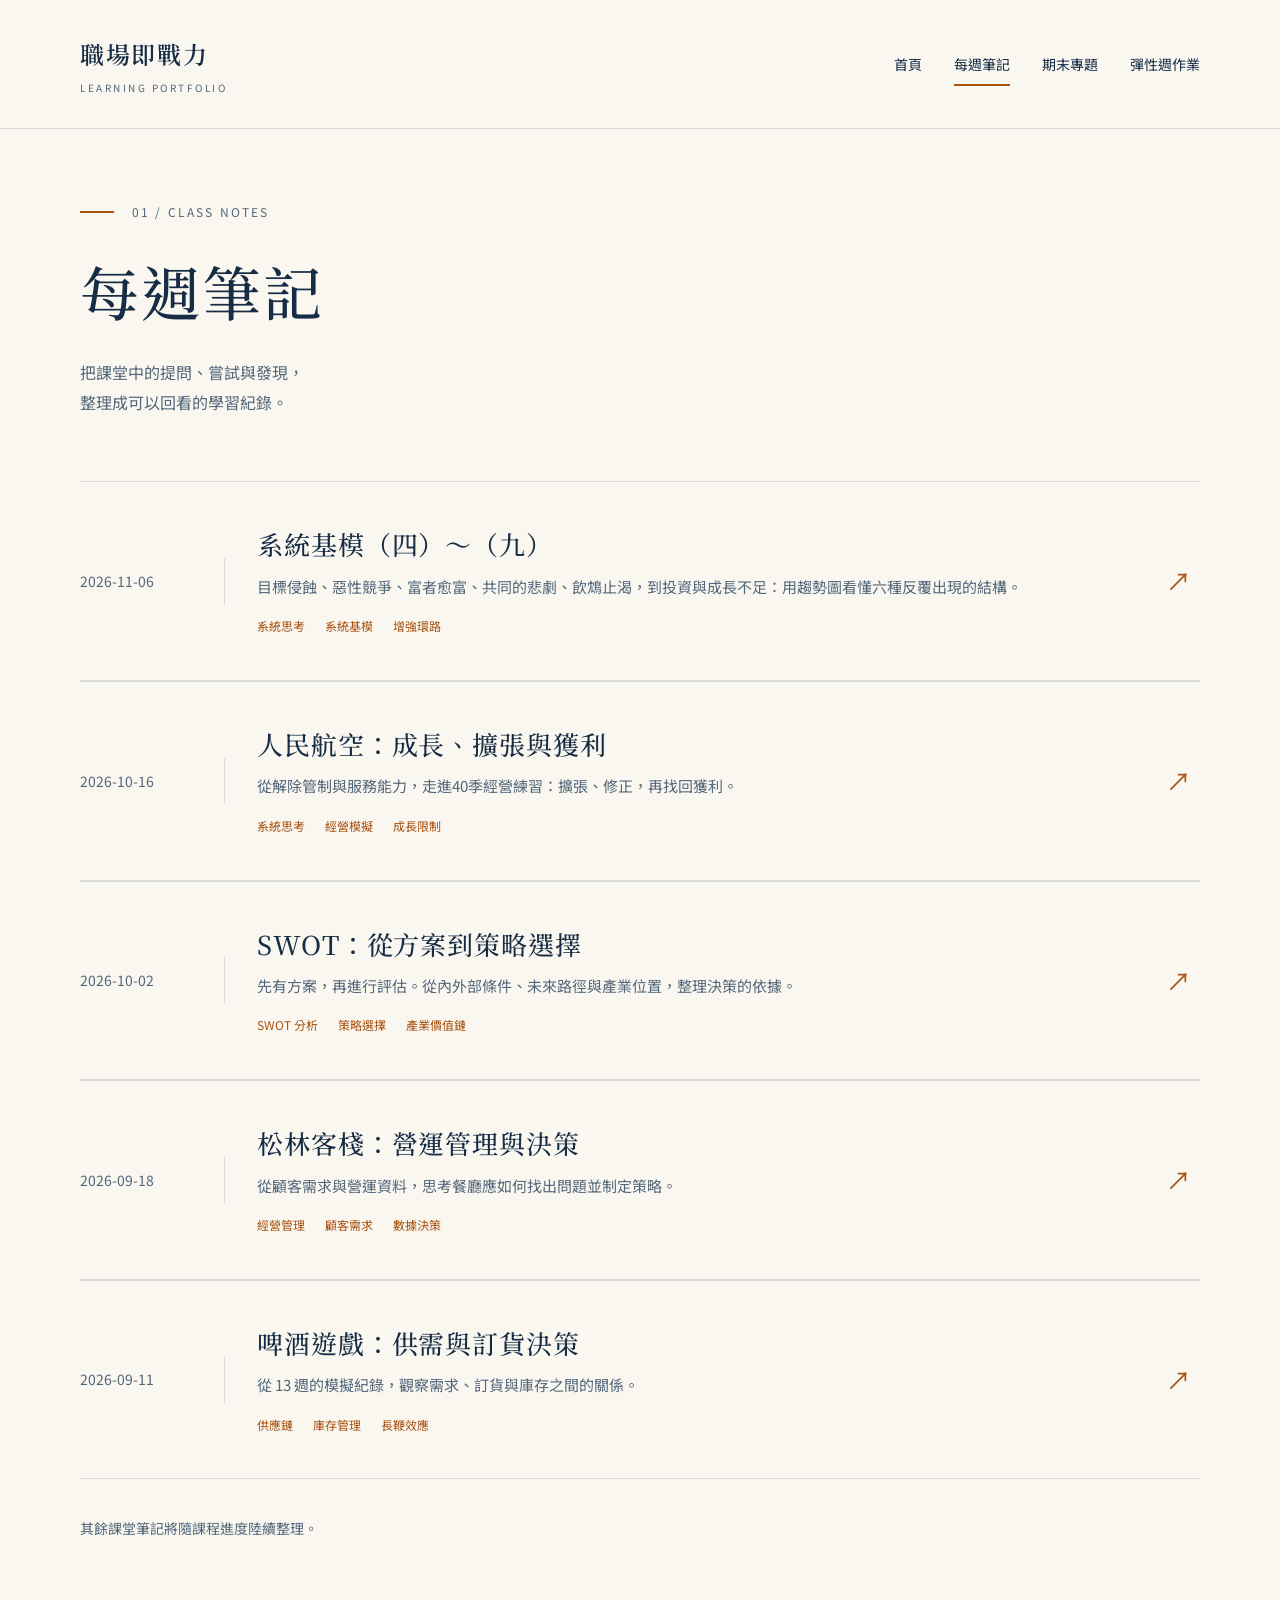
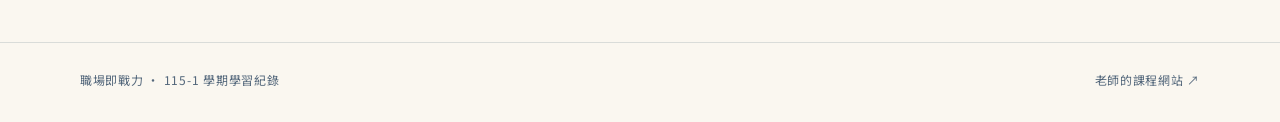
==== commit f044b718: "Add 11/6 system archetypes 4–9 note - New note: archetypes 4–9 with traits, examples, countermeasure" ====
--- a/notes.html
+++ b/notes.html
@@ -4,6 +4,7 @@
 <main class="wrap" id="main">
 <header class="page-intro"><div class="eyebrow">01 / CLASS NOTES</div><h1>每週筆記</h1><p>把課堂中的提問、嘗試與發現，<br>整理成可以回看的學習紀錄。</p></header>
 <section aria-label="課堂筆記列表">
+<a class="note-row" href="notes/archetypes.html"><div class="note-date">2026-11-06</div><div><h2>系統基模（四）～（九）</h2><p>目標侵蝕、惡性競爭、富者愈富、共同的悲劇、飲鴆止渴，到投資與成長不足：用趨勢圖看懂六種反覆出現的結構。</p><div class="tags"><span>系統思考</span><span>系統基模</span><span>增強環路</span></div></div><span class="arrow" aria-hidden="true">↗</span></a>
 <a class="note-row" href="notes/people-express.html"><div class="note-date">2026-10-16</div><div><h2>人民航空：成長、擴張與獲利</h2><p>從解除管制與服務能力，走進40季經營練習：擴張、修正，再找回獲利。</p><div class="tags"><span>系統思考</span><span>經營模擬</span><span>成長限制</span></div></div><span class="arrow" aria-hidden="true">↗</span></a>
 <a class="note-row" href="notes/swot.html"><div class="note-date">2026-10-02</div><div><h2>SWOT：從方案到策略選擇</h2><p>先有方案，再進行評估。從內外部條件、未來路徑與產業位置，整理決策的依據。</p><div class="tags"><span>SWOT 分析</span><span>策略選擇</span><span>產業價值鏈</span></div></div><span class="arrow" aria-hidden="true">↗</span></a>
 <a class="note-row" href="notes/pine-inn.html"><div class="note-date">2026-09-18</div><div><h2>松林客棧：營運管理與決策</h2><p>從顧客需求與營運資料，思考餐廳應如何找出問題並制定策略。</p><div class="tags"><span>經營管理</span><span>顧客需求</span><span>數據決策</span></div></div><span class="arrow" aria-hidden="true">↗</span></a>
--- a/assets/styles.css
+++ b/assets/styles.css
@@ -106,3 +106,45 @@
 .article-content{min-width:0}
 .profile{display:flex;flex-wrap:wrap;gap:10px 44px;margin:34px 0 0;padding-top:20px;border-top:1px solid var(--line);font-size:14px;max-width:560px}.profile div{display:flex;gap:14px;align-items:baseline}.profile dt{color:var(--muted);font-size:12px;letter-spacing:.12em}.profile dd{margin:0;letter-spacing:.05em}
 @media(max-width:680px){.profile{flex-direction:column;gap:8px;margin-top:28px;padding-top:16px;font-size:13px}}
+
+/* November 6 note: system archetypes 4–9 with schematic trend charts. */
+.arc-head{max-width:100%}
+.arc-note h2{text-wrap:balance}
+.arc-no{display:flex;align-items:center;gap:10px;font-size:12px;letter-spacing:.14em;color:var(--accent);margin:0 0 4px!important}
+.arc-swatch{width:12px;height:12px;border:1px solid #b9bdb8;display:inline-block}
+.arc-swatch-green{background:#55715f}.arc-swatch-blue{background:#3f6b94}.arc-swatch-purple{background:#7a5c8f}.arc-swatch-brown{background:#8a6243}.arc-swatch-black{background:#1f2328}.arc-swatch-white{background:var(--white)}
+.arc-section h2{margin-top:4px}
+.arc-quote{margin:0 0 26px;padding:20px 24px;border-left:3px solid var(--accent);background:#f2ebdf}
+.arc-quote p{font-family:var(--serif);font-size:21px;line-height:1.75;margin:0!important}
+.arc-sub{font-size:19px;margin:30px 0 10px}
+.arc-list{margin:0;padding-left:24px}
+.arc-list li{padding-left:4px;margin-bottom:10px;line-height:1.95}
+.arc-list strong{font-weight:500}
+.arc-figure{margin:28px 0;background:var(--white);border:1px solid var(--line);padding:20px 24px}
+.arc-figure figcaption{margin:12px 0 0;padding-top:12px;border-top:1px solid var(--line);font-size:13px;line-height:1.8;color:var(--muted)}
+.arc-legend{display:flex;flex-wrap:wrap;gap:6px 20px;font-size:12px;color:var(--muted);padding-bottom:10px;border-bottom:1px solid var(--line)}
+.arc-legend span{display:flex;align-items:center;gap:8px}
+.arc-legend b{display:inline-block;width:22px;height:0;border-top:2.5px solid var(--ink)}
+.arc-legend .arc-key-accent{border-top:2.5px dashed var(--accent)}
+.arc-legend .arc-key-green{border-top:2.5px dotted #55715f}
+.arc-chart{display:block;width:100%;max-width:620px;height:auto;margin:10px auto 0;overflow:visible}
+.arc-chart text{font:16px var(--sans);fill:var(--muted)}
+.arc-chart .arc-small{font-size:13px}
+.arc-chart .arc-ink-text{fill:var(--ink)}.arc-chart .arc-accent-text{fill:var(--accent)}.arc-chart .arc-green-text{fill:#55715f}
+.arc-axis{fill:none;stroke:#8b9aa3;stroke-width:1.5}
+.arc-line{fill:none;stroke-width:3;stroke-linecap:round;stroke-linejoin:round}
+.arc-ink{stroke:var(--ink)}.arc-accent{stroke:var(--accent)}.arc-green{stroke:#55715f}
+.arc-dash{stroke-dasharray:9 6}.arc-dot-dash{stroke-dasharray:2 7}
+.arc-dot{fill:var(--ink)}
+.arc-tick{stroke:var(--accent);stroke-width:2}
+.arc-ceiling{stroke:var(--ink);stroke-width:1.5;stroke-dasharray:5 5}
+.arc-supplement{margin-top:30px;border-block:1px solid var(--line);font-size:15px}
+.arc-supplement summary{padding:16px 0;cursor:pointer;color:var(--accent);font-size:14px}
+.arc-supplement[open] summary{margin-bottom:8px}
+.arc-supplement .arc-list{margin-bottom:18px}
+@media(max-width:680px){
+  .arc-quote{padding:18px 20px}.arc-quote p{font-size:19px}
+  .arc-figure{padding:16px 12px}.arc-chart text{font-size:19px}.arc-chart .arc-small{font-size:15px}
+  .arc-sub{font-size:18px}.arc-list{padding-left:20px}
+}
+.arc-note .reflection a{text-decoration:underline;text-decoration-color:#cd975f;text-underline-offset:5px}.arc-note .reflection a:hover{color:var(--accent)}
